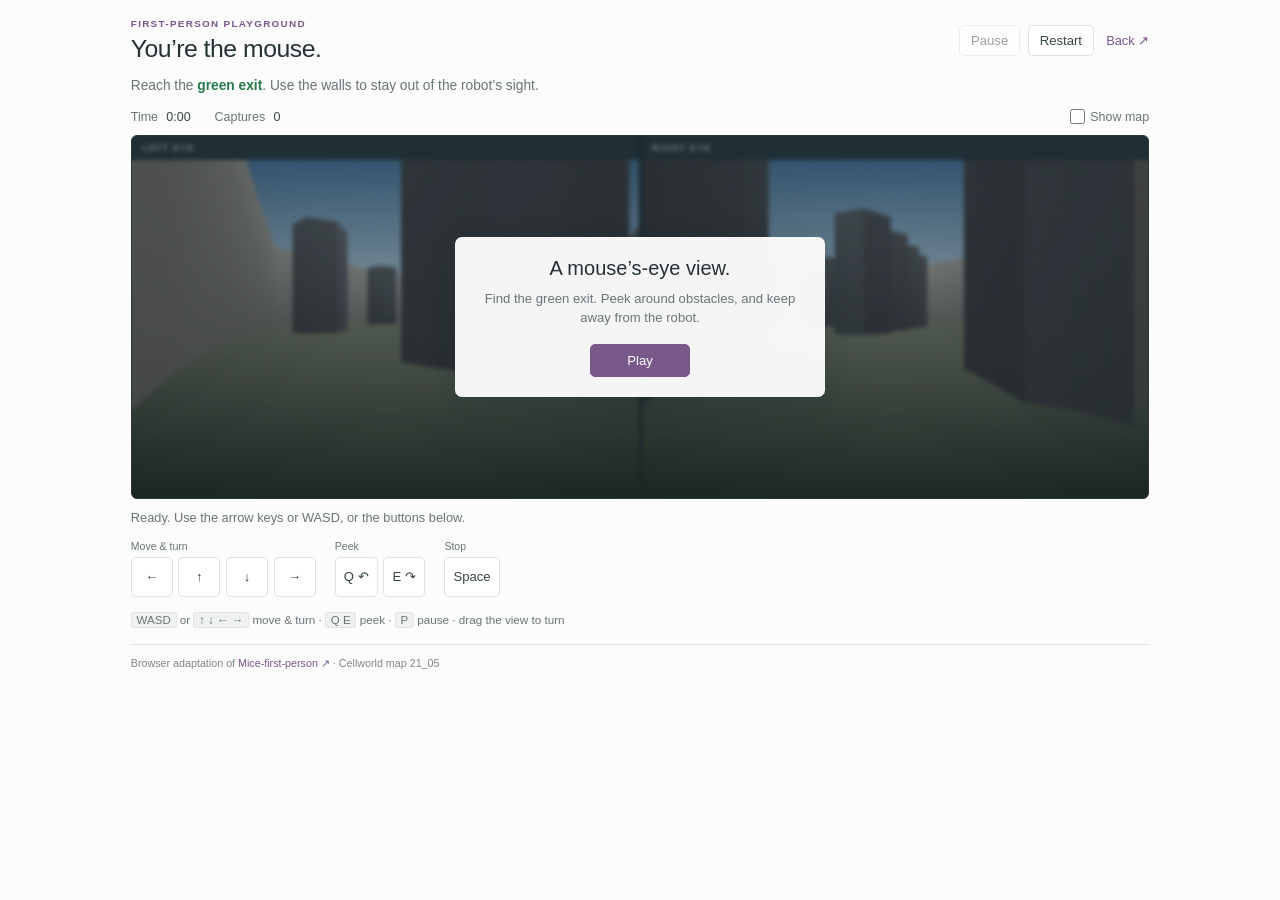
==== assets/demos/mousemind/index.html @ e64f6616 "Publish playable first-person MouseMind demo" ====
<!doctype html>
<html lang="en">
  <head>
    <meta charset="utf-8" />
    <meta name="viewport" content="width=device-width, initial-scale=1" />
    <meta name="robots" content="noindex, nofollow" />
    <meta name="referrer" content="no-referrer" />
    <title>MouseMind · First-person playground</title>
    <link rel="stylesheet" href="./game.css" />
    <script type="module" src="./game.mjs"></script>
  </head>
  <body>
    <main class="playground" data-phase="loading">
      <header class="game-header">
        <div>
          <p class="eyebrow">FIRST-PERSON PLAYGROUND</p>
          <h1>You’re the mouse.</h1>
        </div>
        <div class="game-actions">
          <button id="pause" type="button" disabled>Pause</button>
          <button id="restart" type="button" disabled>Restart</button>
          <a id="back" href="../../../#projects" aria-label="Back to the website">Back <span aria-hidden="true">↗</span></a>
        </div>
      </header>

      <p class="objective">Reach the <span class="goal-color">green exit</span>. Use the walls to stay out of the robot’s sight.</p>
      <div class="game-hud">
        <div class="game-stats">
          <span>Time <strong id="timer">0:00</strong></span
          ><span>Captures <strong id="captures">0</strong></span>
        </div>
        <label class="map-toggle"><input id="show-map" type="checkbox" /> Show map</label>
      </div>

      <div
        class="arena-view"
        tabindex="0"
        aria-label="Game controls: arrow keys or W A S D to move and turn; Q E to peek; Space to stop; P to pause."
      >
        <div class="eyes">
          <figure>
            <figcaption>LEFT EYE</figcaption>
            <canvas id="left-eye" width="360" height="240" role="img" aria-label="Left-eye view of the maze"></canvas>
          </figure>
          <figure>
            <figcaption>RIGHT EYE</figcaption>
            <canvas id="right-eye" width="360" height="240" role="img" aria-label="Right-eye view of the maze"></canvas>
          </figure>
        </div>
        <div class="map-panel" hidden>
          <canvas id="map" width="180" height="180" role="img" aria-label="Maze map showing your position, your path, and the exit"></canvas>
        </div>
        <div class="game-overlay" id="overlay">
          <div class="overlay-card">
            <h2 id="overlay-title">Loading the maze…</h2>
            <p id="overlay-description">Preparing your first-person view.</p>
            <button id="start" class="primary-button" type="button" disabled>Play</button>
          </div>
        </div>
      </div>

      <p class="game-status" id="status" role="status" aria-live="polite">Loading world 21_05.</p>
      <div class="controls">
        <div class="control-group">
          <span class="control-label">Move & turn</span>
          <div class="button-group">
            <button type="button" data-control="left" aria-label="Turn left" title="A or left arrow">←</button>
            <button type="button" data-control="forward" aria-label="Move forward" title="W or up arrow">↑</button>
            <button type="button" data-control="backward" aria-label="Move backward" title="S or down arrow">↓</button>
            <button type="button" data-control="right" aria-label="Turn right" title="D or right arrow">→</button>
          </div>
        </div>
        <div class="control-group">
          <span class="control-label">Peek</span>
          <div class="button-group">
            <button type="button" data-control="peek-left" aria-label="Peek left" title="Q">Q <span aria-hidden="true">↶</span></button>
            <button type="button" data-control="peek-right" aria-label="Peek right" title="E">E <span aria-hidden="true">↷</span></button>
          </div>
        </div>
        <div class="control-group stop-group">
          <span class="control-label">Stop</span><button type="button" data-control="stop" title="Space">Space</button>
        </div>
      </div>
      <p class="keyboard-hint">
        <kbd>WASD</kbd> or <kbd>↑ ↓ ← →</kbd> move & turn · <kbd>Q E</kbd> peek · <kbd>P</kbd> pause · drag the view to turn
      </p>
      <footer>
        Browser adaptation of
        <a href="https://github.com/hanshuo-shuo/Mice-first-person" target="_blank" rel="noopener"
          >Mice-first-person <span aria-hidden="true">↗</span></a
        >
        · Cellworld map 21_05
      </footer>
      <noscript><p class="noscript">Enable JavaScript to play this browser demo.</p></noscript>
    </main>
  </body>
</html>
---- assets/demos/mousemind/game.css ----
:root {
  color-scheme: light;
  font-family: -apple-system, BlinkMacSystemFont, "Segoe UI", sans-serif;
  color: #263236;
  background: #fbfcfb;
  --muted: #697578;
  --accent: #79588a;
  --line: #dce2df;
}
* {
  box-sizing: border-box;
}
body {
  margin: 0;
}
button,
a,
input {
  -webkit-tap-highlight-color: transparent;
}
button,
a {
  touch-action: manipulation;
}
button {
  border: 1px solid var(--line);
  border-radius: 5px;
  padding: 0.45rem 0.7rem;
  background: #fff;
  color: #384649;
  font: inherit;
  font-size: 0.82rem;
  cursor: pointer;
}
button:hover {
  border-color: #a68eb0;
  color: var(--accent);
}
button:disabled {
  opacity: 0.5;
  cursor: default;
}
button:focus-visible,
a:focus-visible,
input:focus-visible,
.arena-view:focus-visible {
  outline: 2px solid var(--accent);
  outline-offset: 3px;
}
a {
  color: var(--accent);
  text-decoration: none;
}
a:hover {
  text-decoration: underline;
}
[hidden] {
  display: none !important;
}
.playground {
  width: 100%;
  max-width: 1060px;
  margin: 0 auto;
  padding: 1.15rem 1.3rem 0.85rem;
}
.game-header {
  display: flex;
  align-items: center;
  justify-content: space-between;
  gap: 1rem;
}
.eyebrow {
  font-size: 0.62rem;
  letter-spacing: 0.13em;
  font-weight: 600;
  color: var(--accent);
  margin: 0 0 0.35rem;
}
h1 {
  font-size: 1.55rem;
  font-weight: 500;
  letter-spacing: -0.02em;
  margin: 0;
}
.game-actions {
  display: flex;
  align-items: center;
  gap: 0.45rem;
}
.game-actions a {
  font-size: 0.8rem;
  margin-left: 0.3rem;
}
.embedded .game-header > div:first-child,
.embedded .game-actions #back,
.embedded footer {
  display: none;
}
.embedded .game-header {
  justify-content: flex-end;
}
.objective {
  margin: 0.8rem 0;
  color: var(--muted);
  font-size: 0.86rem;
  line-height: 1.5;
}
.goal-color {
  color: #287b4c;
  font-weight: 600;
}
.game-hud {
  display: flex;
  align-items: center;
  justify-content: space-between;
  gap: 1rem;
  font-size: 0.78rem;
  padding-bottom: 0.7rem;
}
.game-stats {
  display: flex;
  gap: 1.5rem;
  color: var(--muted);
}
.game-stats strong {
  color: #384649;
  font-weight: 500;
  margin-left: 0.3rem;
  font-variant-numeric: tabular-nums;
}
.map-toggle {
  display: flex;
  align-items: center;
  gap: 0.35rem;
  color: var(--muted);
  cursor: pointer;
}
.map-toggle input {
  accent-color: var(--accent);
  margin: 0;
  width: 15px;
  height: 15px;
}
.arena-view {
  position: relative;
  border: 1px solid #28383b;
  border-radius: 6px;
  overflow: hidden;
  background: #18282e;
}
.eyes {
  display: grid;
  grid-template-columns: 1fr 1fr;
  gap: 3px;
}
.eyes figure {
  margin: 0;
}
.eyes figcaption {
  background: #26363d;
  color: #c8d7d9;
  font-size: 0.58rem;
  letter-spacing: 0.12em;
  padding: 0.42rem 0.65rem;
}
.eyes canvas {
  width: 100%;
  height: auto;
  display: block;
  touch-action: none;
  cursor: grab;
}
.eyes canvas:active {
  cursor: grabbing;
}
.map-panel {
  position: absolute;
  right: 0.7rem;
  bottom: 0.7rem;
  background: #ffffffec;
  border: 1px solid #d6dfd9;
  border-radius: 5px;
  pointer-events: none;
}
.map-panel canvas {
  display: block;
  width: 140px;
  height: 140px;
}
.game-overlay {
  position: absolute;
  inset: 0;
  display: grid;
  place-items: center;
  background: #13212750;
  backdrop-filter: blur(2px);
  padding: 0.75rem;
}
.overlay-card {
  background: #fbfcfbf7;
  color: #263236;
  text-align: center;
  padding: 1.25rem 1.65rem;
  border-radius: 7px;
  width: min(370px, 94%);
  box-shadow: 0 6px 28px #15252826;
}
.overlay-card h2 {
  font-size: 1.25rem;
  font-weight: 500;
  margin: 0 0 0.55rem;
}
.overlay-card p {
  color: var(--muted);
  line-height: 1.5;
  font-size: 0.82rem;
  margin: 0 0 1rem;
}
.primary-button {
  background: var(--accent);
  border-color: var(--accent);
  color: #fff;
  min-width: 100px;
  padding: 0.5rem 1rem;
}
.primary-button:hover {
  background: #664777;
  border-color: #664777;
  color: #fff;
}
.game-status {
  margin: 0.65rem 0 0.8rem;
  min-height: 1.2em;
  font-size: 0.8rem;
  color: var(--muted);
  line-height: 1.4;
}
.controls {
  display: flex;
  gap: 1.2rem;
  align-items: end;
  flex-wrap: wrap;
}
.control-group {
  display: flex;
  flex-direction: column;
  gap: 0.3rem;
}
.control-label {
  font-size: 0.66rem;
  color: var(--muted);
}
.button-group {
  display: flex;
  gap: 0.35rem;
}
.controls button {
  min-width: 42px;
  height: 40px;
  padding: 0.35rem 0.5rem;
  user-select: none;
  touch-action: none;
}
.controls button.is-pressed {
  color: var(--accent);
  border-color: var(--accent);
  background: #f2ecf5;
}
.keyboard-hint {
  font-size: 0.73rem;
  color: var(--muted);
  margin: 0.85rem 0 0;
  line-height: 1.65;
}
kbd {
  font-family: inherit;
  font-size: 0.72rem;
  background: #eef1ee;
  border: 1px solid #e1e6e2;
  border-radius: 3px;
  padding: 0.05rem 0.3rem;
  white-space: nowrap;
}
footer {
  border-top: 1px solid var(--line);
  margin-top: 0.85rem;
  padding-top: 0.65rem;
  font-size: 0.67rem;
  color: #7d8789;
  line-height: 1.5;
}
.noscript {
  font-size: 0.9rem;
  color: #9a3737;
}
@media (max-width: 540px) {
  .playground {
    padding: 0.9rem 0.8rem;
  }
  .game-header {
    align-items: start;
    flex-wrap: wrap;
    gap: 0.75rem;
  }
  h1 {
    font-size: 1.3rem;
  }
  .game-actions button {
    min-height: 40px;
  }
  .objective {
    font-size: 0.8rem;
  }
  .eyes {
    min-height: 200px;
    align-items: center;
  }
  .overlay-card {
    padding: 0.85rem 1rem;
  }
  .overlay-card h2 {
    font-size: 1.1rem;
  }
  .overlay-card p {
    font-size: 0.76rem;
    margin-bottom: 0.65rem;
  }
  .controls {
    gap: 0.8rem;
  }
  .controls button {
    min-width: 42px;
    height: 44px;
  }
  .stop-group {
    display: none;
  }
  .map-panel canvas {
    width: 105px;
    height: 105px;
  }
}
@media (prefers-reduced-motion: reduce) {
  .game-overlay {
    backdrop-filter: none;
  }
}
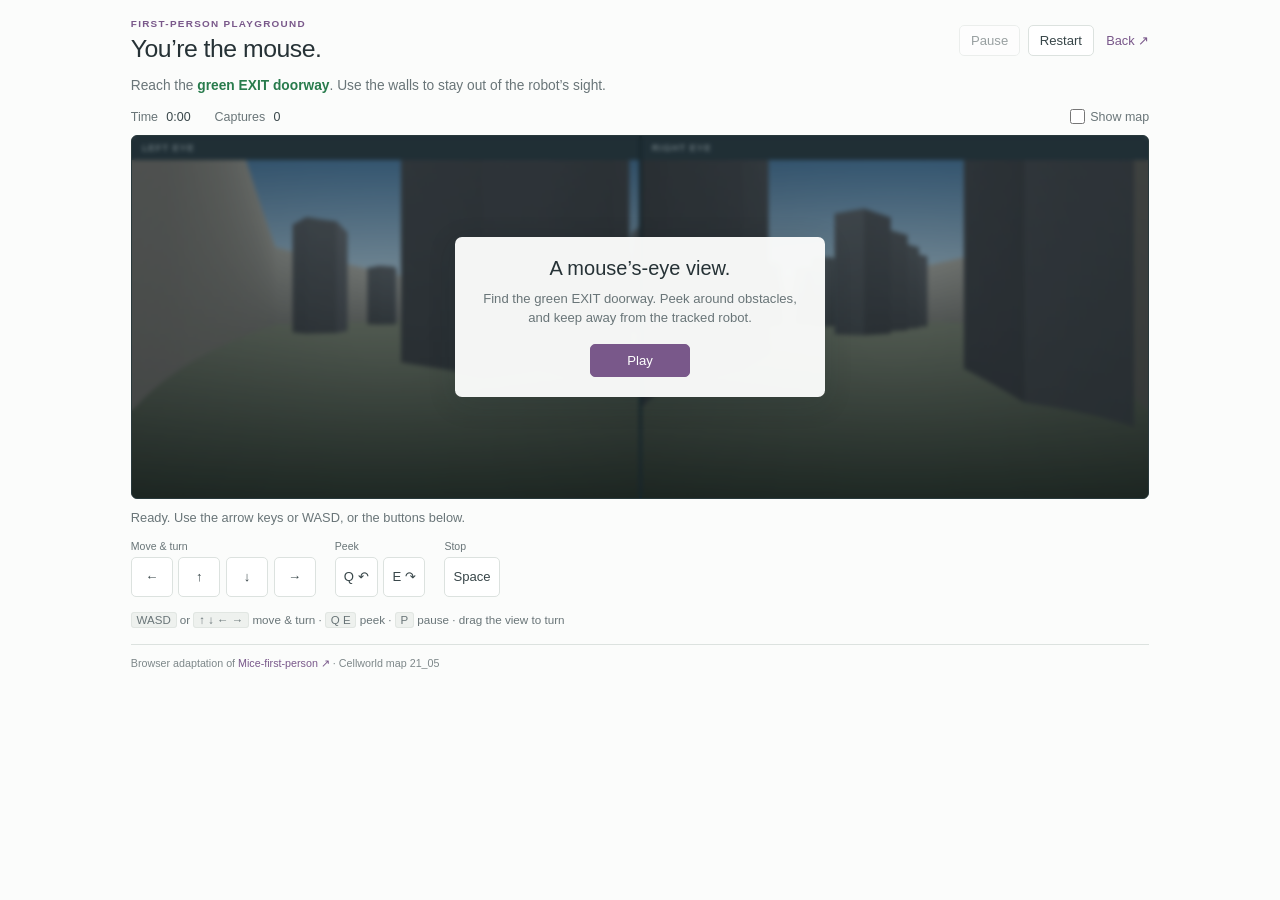
==== commit 202be359: "Publish clearer exit and tracked robot artwork for MouseMind" ====
--- a/assets/demos/mousemind/index.html
+++ b/assets/demos/mousemind/index.html
@@ -23,7 +23,7 @@
         </div>
       </header>
 
-      <p class="objective">Reach the <span class="goal-color">green exit</span>. Use the walls to stay out of the robot’s sight.</p>
+      <p class="objective">Reach the <span class="goal-color">green EXIT doorway</span>. Use the walls to stay out of the robot’s sight.</p>
       <div class="game-hud">
         <div class="game-stats">
           <span>Time <strong id="timer">0:00</strong></span
